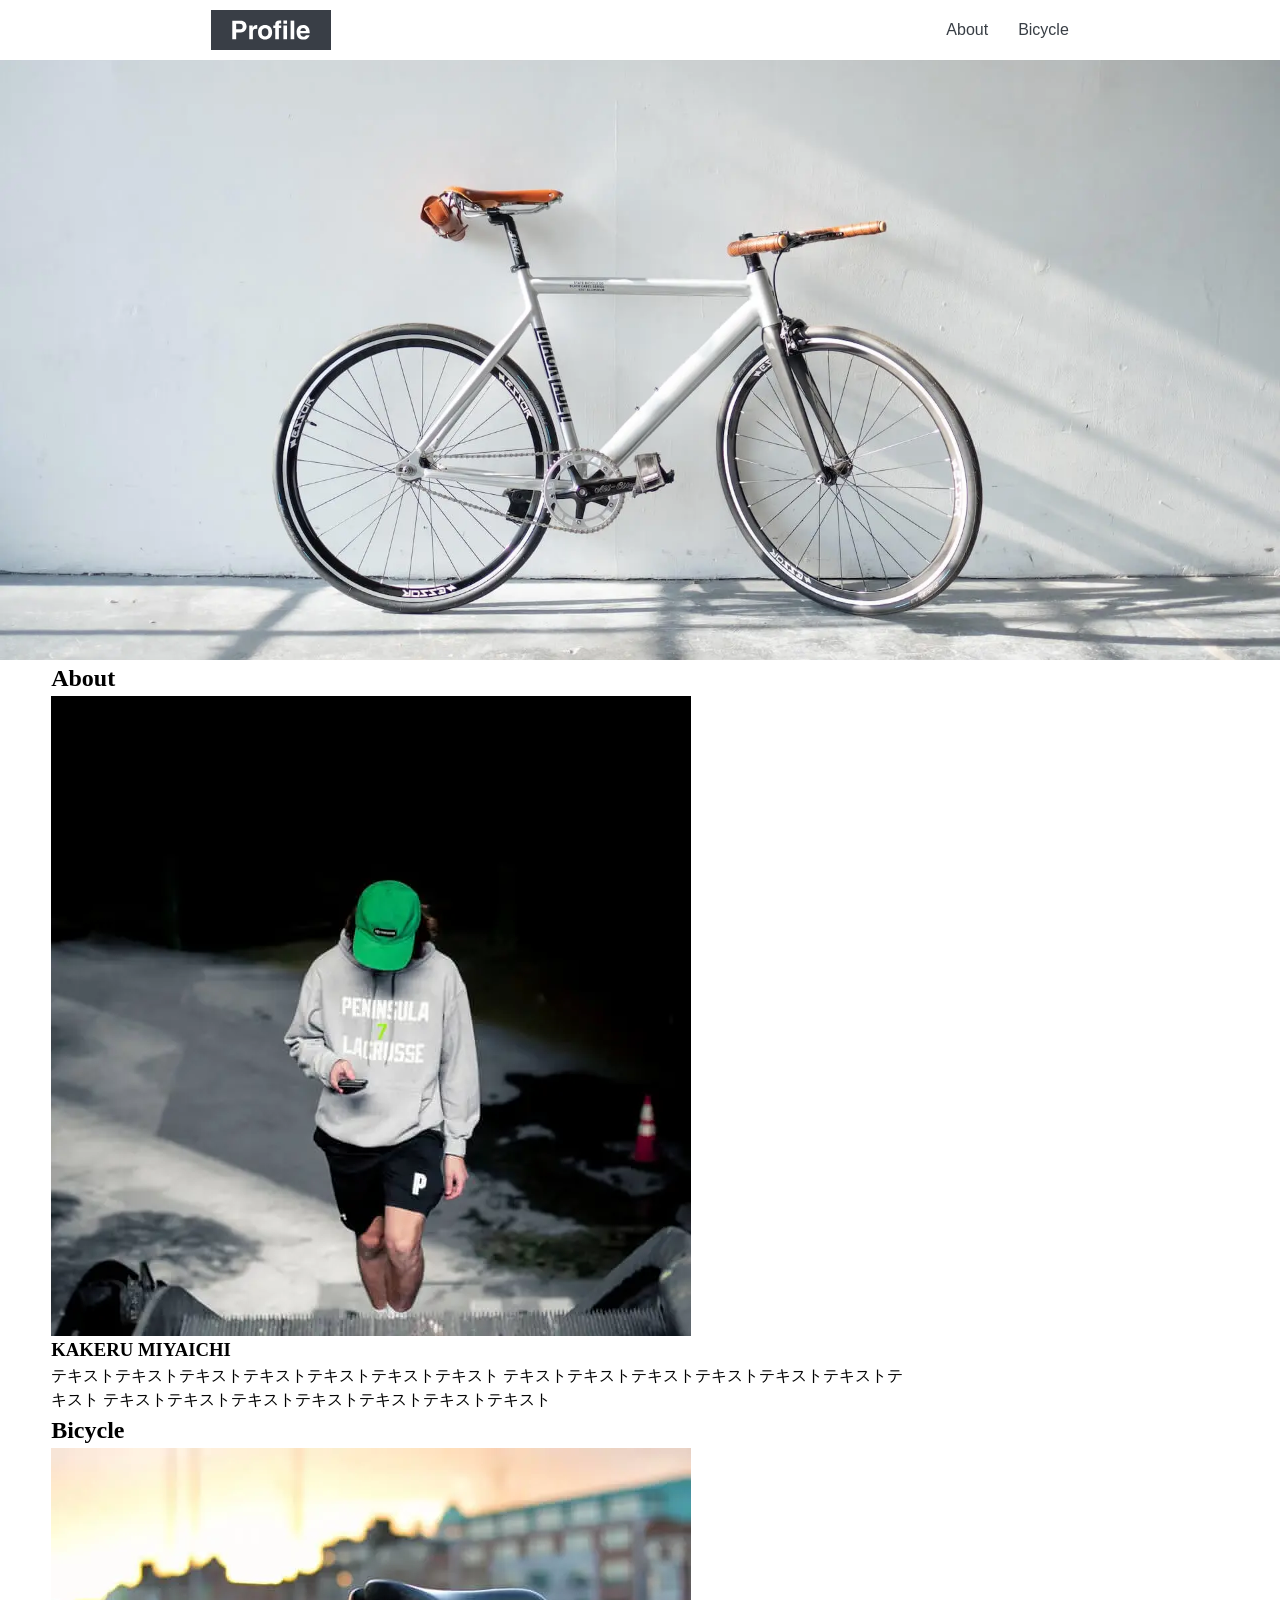
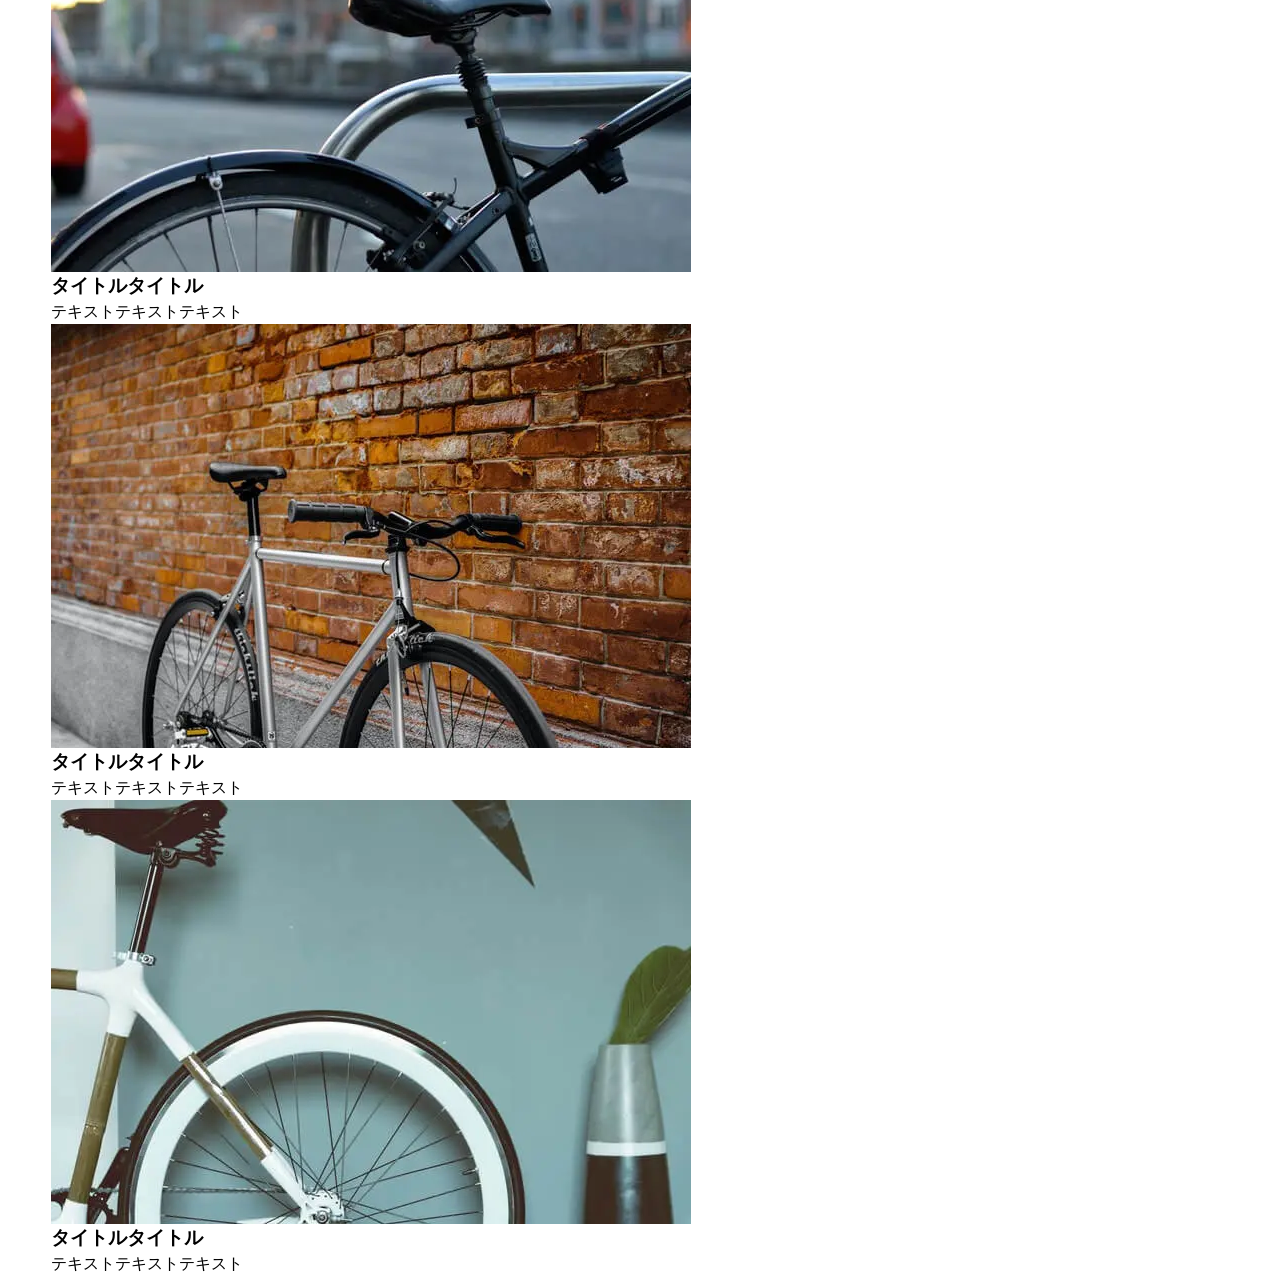
==== index.html @ 56f52116 "first commit_261008" ====
<!doctype html>
<html lang="ja">
  <head>
    <meta charset="UTF-8" />
    <meta name="viewport" content="width=device-width, initial-scale=1" />
    <title>Road Bike</title>
    <meta
      name="description"
      content="バイク乗りミヤイチのプロフィールサイトです。"
    />
    <link rel="icon" href="assets/img/favicon.ico" />
    <link rel="stylesheet" href="assets/css/style.css" />
  </head>
  <body>
    <header class="header">
      <div class="header-container">
        <h1 class="header__logo">
          <img src="assets/img/logo.svg" alt="Profile" />
        </h1>
        <nav class="header__nav">
          <ul class="header__lists">
            <li class="header__item"><a href="#about">About</a></li>
            <li class="header__item"><a href="#bicycle">Bicycle</a></li>
          </ul>
        </nav>
      </div>
    </header>

    <div id="header-container"></div>
    <main class="main">
      <section class="section__main">
        <div class="main-visual">
          <img
            class="main-visual-img"
            src="assets/img/mainvisual.webp"
            alt="白いロードバイク"
          />
        </div>
      </section>
      <section class="section__about">
        <div class="about-container">
          <h2 class="about__title">About</h2>
          <div>
            <img
              src="assets/img/about.webp"
              alt="ミヤイチカケルのプロフィール写真"
            />
            <div>
              <h3>KAKERU MIYAICHI</h3>
              <p>
                テキストテキストテキストテキストテキストテキストテキスト
                テキストテキストテキストテキストテキストテキストテキスト
                テキストテキストテキストテキストテキストテキストテキスト
              </p>
            </div>
          </div>
        </div>
      </section>
      <section class="section__bicycle">
        <div class="bicycle-container">
          <h2>Bicycle</h2>
          <ul>
            <li>
              <a href="/bicycle/bicycle1.html"
                ><img
                  src="assets/img/bicycle1.webp"
                  alt="夕日を背景にした自転車"
              /></a>
              <a href="/bicycle/bicycle1.html"><h3>タイトルタイトル</h3></a>
              <p>テキストテキストテキスト</p>
            </li>
            <li>
              <a href="/bicycle/bicycle2.html"
                ><img
                  src="assets/img/bicycle2.webp"
                  alt="レンガを背景にした自転車"
              /></a>
              <a href="/bicycle/bicycle2.html"><h3>タイトルタイトル</h3></a>
              <p>テキストテキストテキスト</p>
            </li>
            <li>
              <a href="/bicycle/bicycle3.html"
                ><img
                  src="assets/img/bicycle3.webp"
                  alt="ミント色の壁を背景にした自転車"
              /></a>
              <a href="/bicycle/bicycle3.html"><h3>タイトルタイトル</h3></a>
              <p>テキストテキストテキスト</p>
            </li>
          </ul>
        </div>
      </section>
    </main>
    <footer></footer>
  </body>
</html>
---- assets/css/style.css ----
*,*::before,*::after{box-sizing:border-box;margin:0;padding:0}body{line-height:1.5;-webkit-font-smoothing:antialiased}img,svg,video{display:block;max-width:100%;height:auto}a{color:inherit;text-decoration:none}ul,ol{list-style:none}input,button,textarea,select{font:inherit;border:none;background:none}button{cursor:pointer}.header{font-family:"Meiryo","メイリオ",sans-serif;font-weight:400;font-size:1rem;color:#383e45}.header-container{display:flex;justify-content:space-between;margin-inline:auto;padding-block:10px;max-width:960px;padding-inline:4%}.header__logo{width:120px;height:40px}.header__nav{display:flex;align-items:center}.header__lists{display:flex;gap:30px}.header__item{font-size:1rem}.main-visual{width:100%;height:600px}.main-visual-img{width:100%;max-width:none;height:100%;-o-object-fit:cover;object-fit:cover}.about-container{max-width:960px;padding-inline:4%}.bicycle-container{max-width:960px;padding-inline:4%}
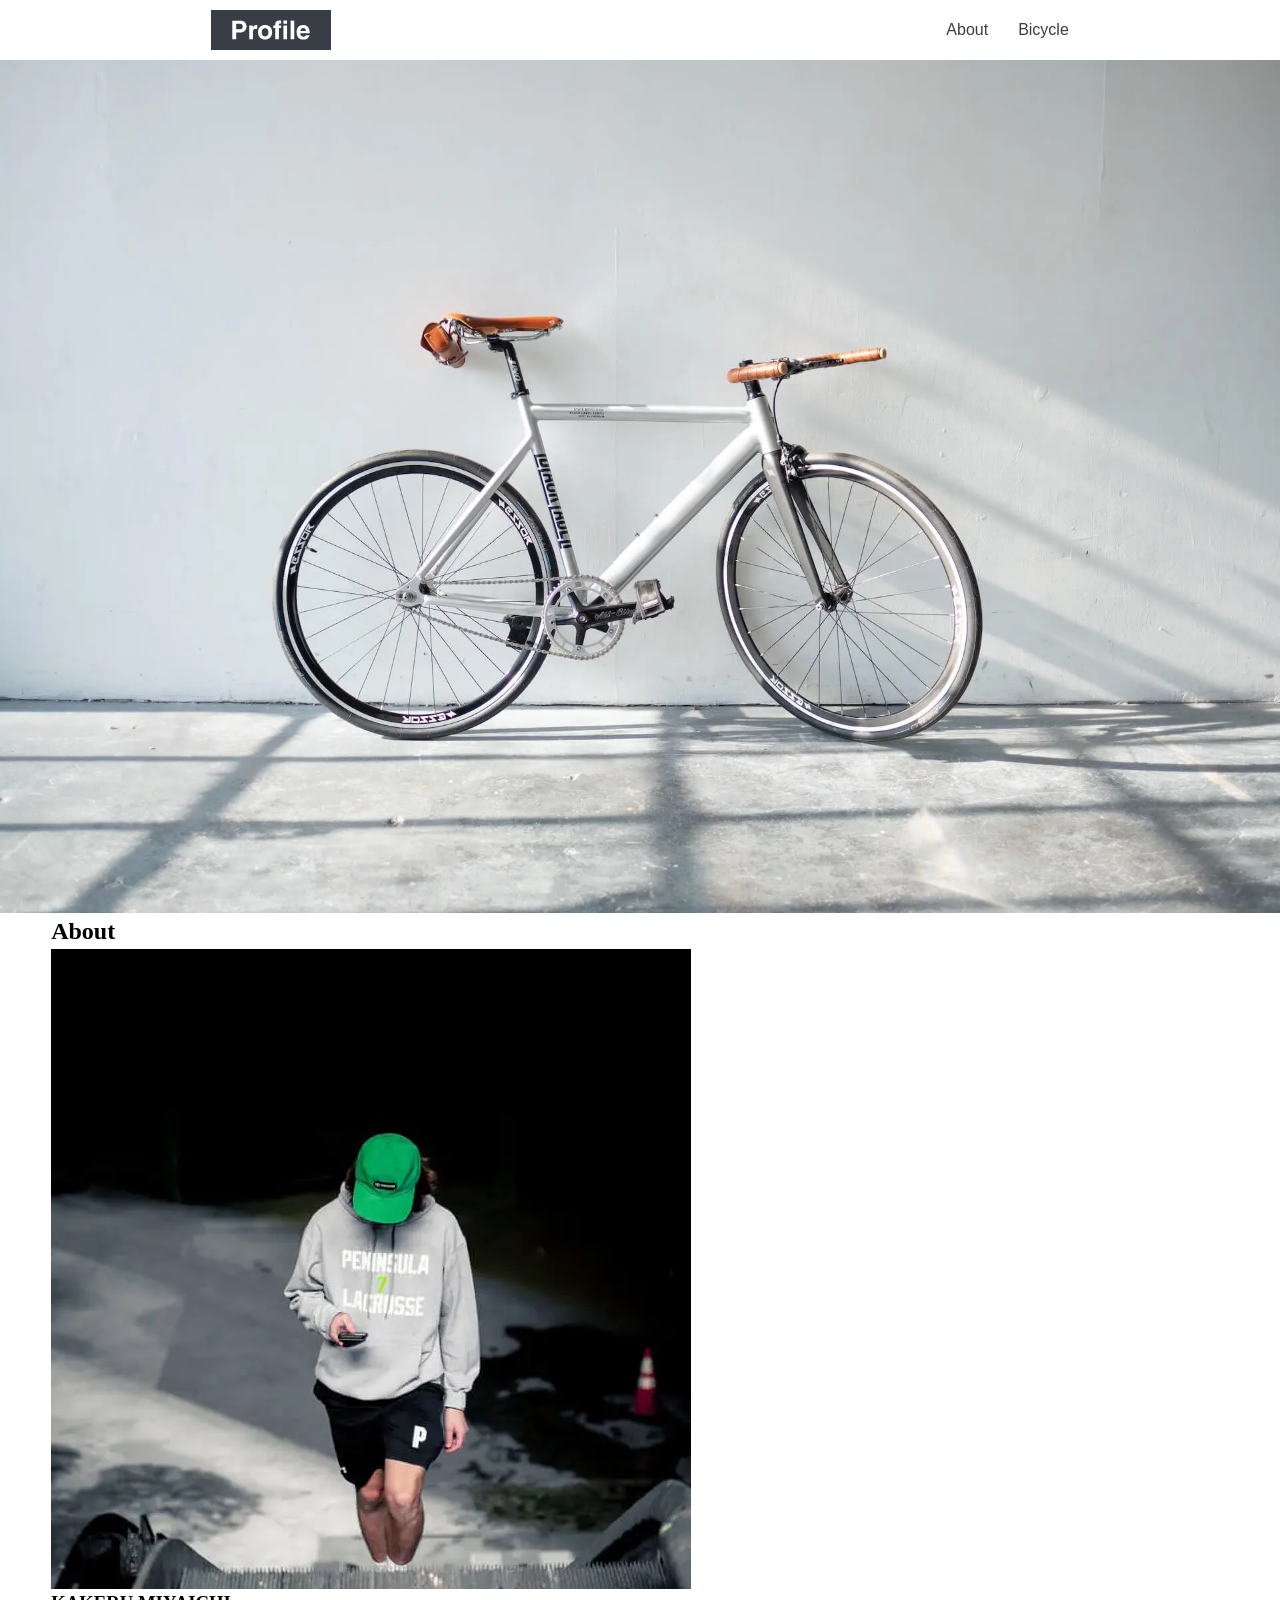
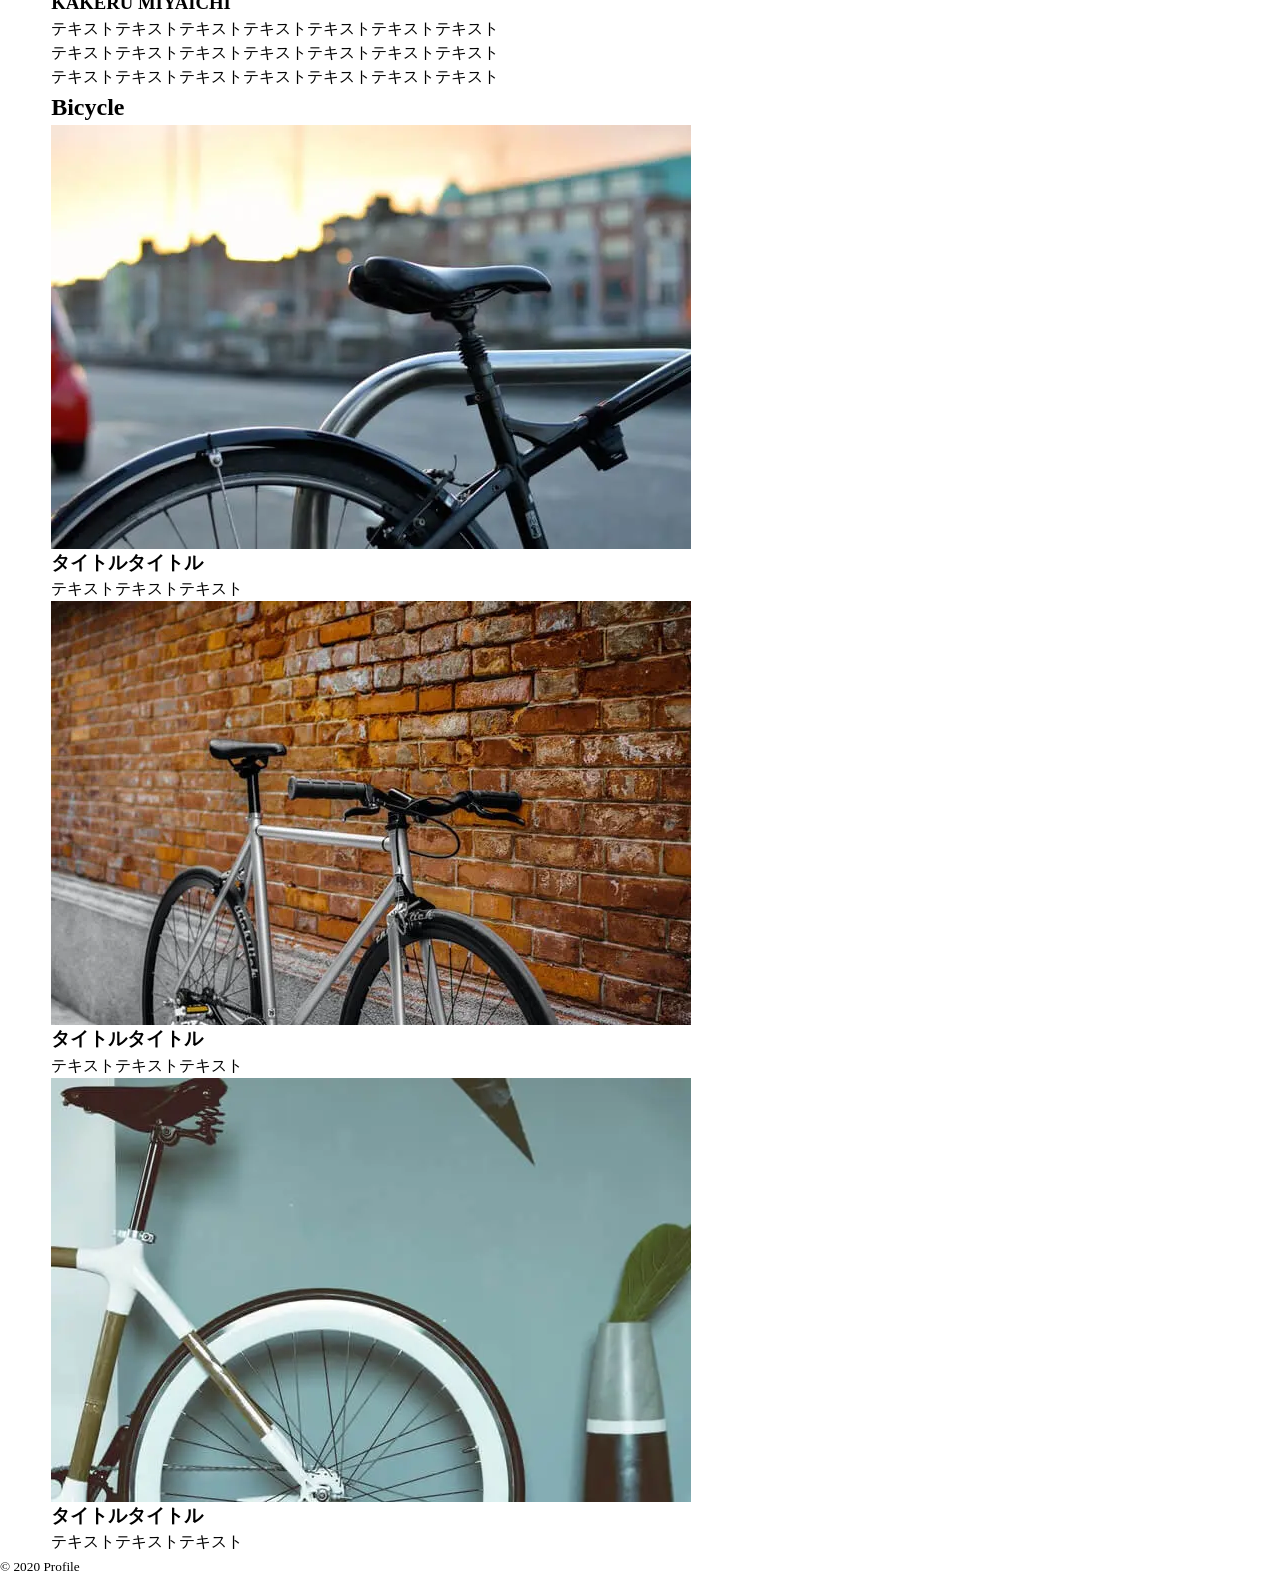
==== commit 7b916fab: "セクションにID追加、クラス名修正" ====
--- a/index.html
+++ b/index.html
@@ -25,72 +25,78 @@
         </nav>
       </div>
     </header>
-
-    <div id="header-container"></div>
+    <!-- <div id="header-container">JSでfetch予定</div> -->
     <main class="main">
-      <section class="section__main">
-        <div class="main-visual">
+      <section class="hero-section">
+        <div class="hero-wrapper">
           <img
-            class="main-visual-img"
+            class="hero-img"
             src="assets/img/mainvisual.webp"
             alt="白いロードバイク"
           />
         </div>
       </section>
-      <section class="section__about">
+      <section id="about" class="about-section">
         <div class="about-container">
-          <h2 class="about__title">About</h2>
-          <div>
+          <h2 class="about-title">About</h2>
+          <div class="about-content">
             <img
+              class="about-img"
               src="assets/img/about.webp"
               alt="ミヤイチカケルのプロフィール写真"
             />
-            <div>
-              <h3>KAKERU MIYAICHI</h3>
-              <p>
-                テキストテキストテキストテキストテキストテキストテキスト
-                テキストテキストテキストテキストテキストテキストテキスト
-                テキストテキストテキストテキストテキストテキストテキスト
+            <div class="about-info">
+              <h3 class="about-name">KAKERU MIYAICHI</h3>
+              <p class="about-text">
+                テキストテキストテキストテキストテキストテキストテキスト<br />テキストテキストテキストテキストテキストテキストテキスト<br />テキストテキストテキストテキストテキストテキストテキスト
               </p>
             </div>
           </div>
         </div>
       </section>
-      <section class="section__bicycle">
+      <section id="bicycle" class="bicycle-section">
         <div class="bicycle-container">
-          <h2>Bicycle</h2>
-          <ul>
-            <li>
+          <h2 class="bicycle-title">Bicycle</h2>
+          <ul class="bicycle-lists">
+            <li class="bicycle-item">
               <a href="/bicycle/bicycle1.html"
                 ><img
                   src="assets/img/bicycle1.webp"
                   alt="夕日を背景にした自転車"
               /></a>
-              <a href="/bicycle/bicycle1.html"><h3>タイトルタイトル</h3></a>
-              <p>テキストテキストテキスト</p>
+              <a href="/bicycle/bicycle1.html"
+                ><h3 class="bicycle-name">タイトルタイトル</h3></a
+              >
+              <p class="bicycle-text">テキストテキストテキスト</p>
             </li>
-            <li>
+            <li class="bicycle-item">
               <a href="/bicycle/bicycle2.html"
                 ><img
                   src="assets/img/bicycle2.webp"
                   alt="レンガを背景にした自転車"
               /></a>
-              <a href="/bicycle/bicycle2.html"><h3>タイトルタイトル</h3></a>
-              <p>テキストテキストテキスト</p>
+              <a href="/bicycle/bicycle2.html"
+                ><h3 class="bicycle-name">タイトルタイトル</h3></a
+              >
+              <p class="bicycle-text">テキストテキストテキスト</p>
             </li>
-            <li>
+            <li class="bicycle-item">
               <a href="/bicycle/bicycle3.html"
                 ><img
                   src="assets/img/bicycle3.webp"
                   alt="ミント色の壁を背景にした自転車"
               /></a>
-              <a href="/bicycle/bicycle3.html"><h3>タイトルタイトル</h3></a>
-              <p>テキストテキストテキスト</p>
+              <a href="/bicycle/bicycle3.html"
+                ><h3 class="bicycle-name">タイトルタイトル</h3></a
+              >
+              <p class="bicycle-text">テキストテキストテキスト</p>
             </li>
           </ul>
         </div>
       </section>
     </main>
-    <footer></footer>
+    <footer class="footer">
+      <small>&copy; 2020 Profile</small>
+    </footer>
   </body>
 </html>
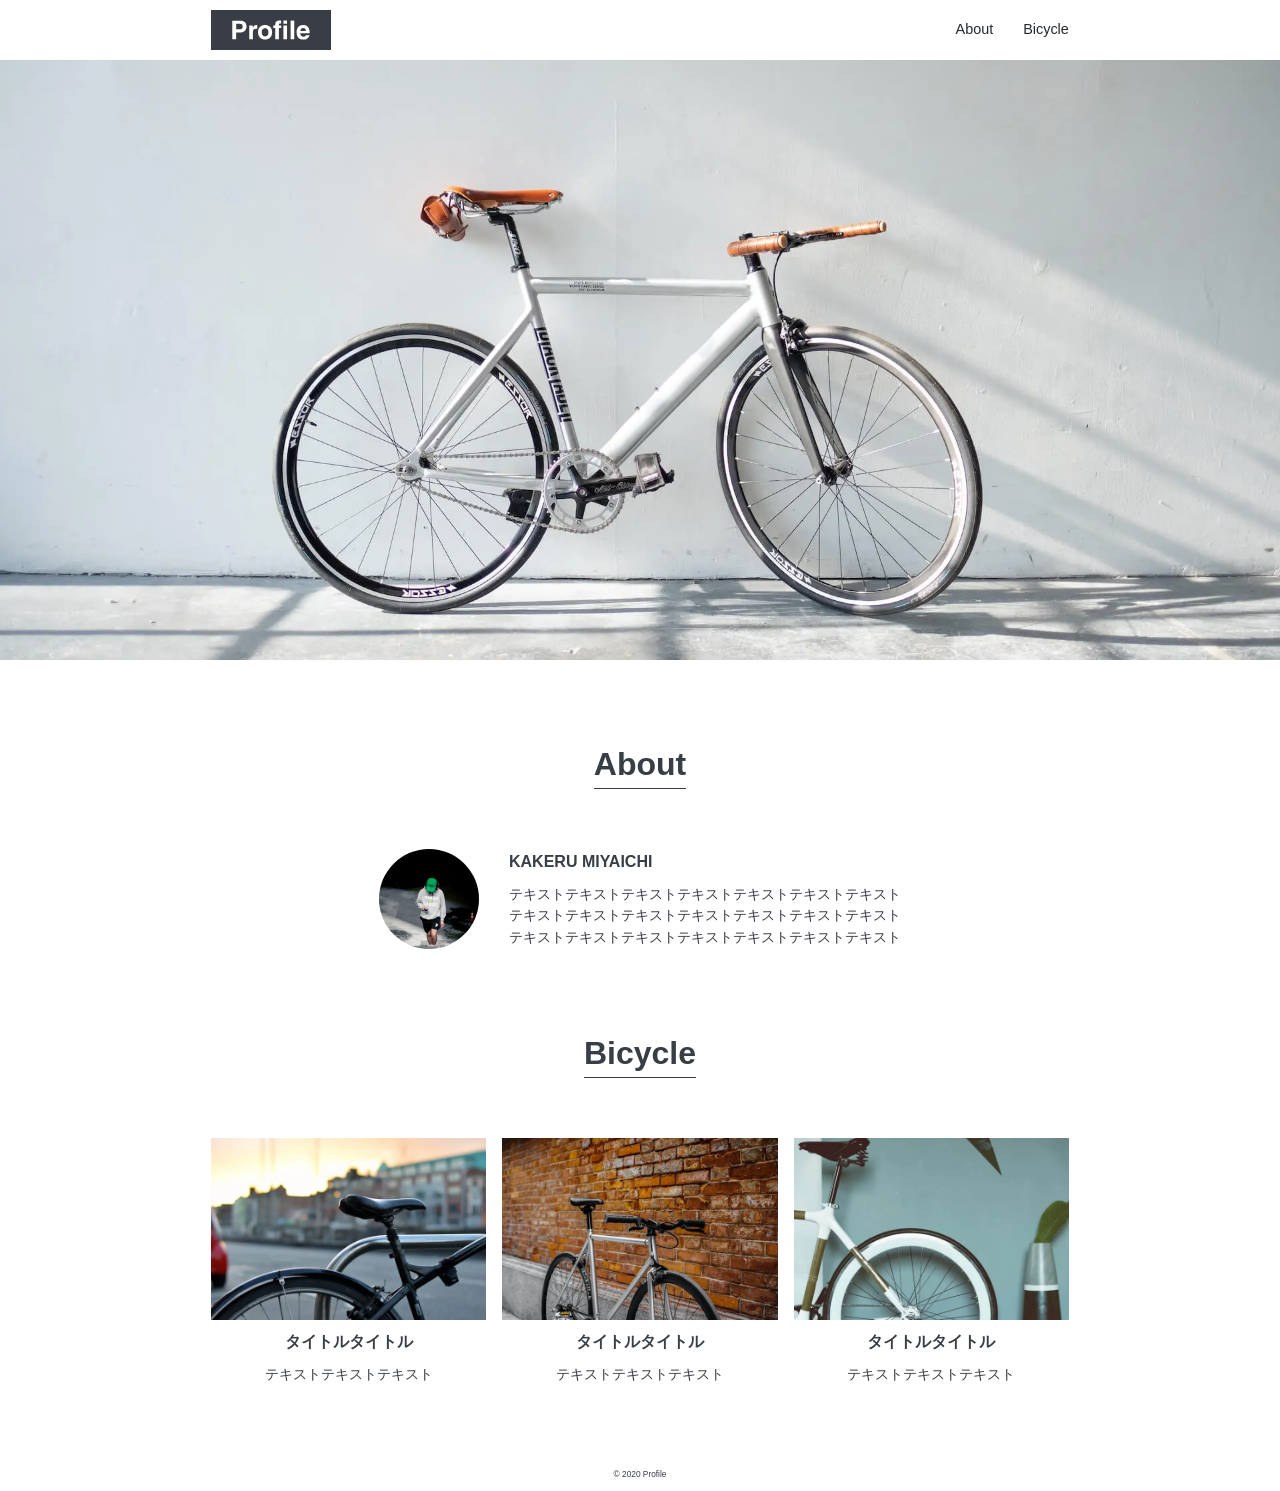
==== commit e5648ef9: "ロゴリンク化、下層ページへのリンクのパス修正" ====
--- a/index.html
+++ b/index.html
@@ -15,7 +15,7 @@
     <header class="header">
       <div class="header-container">
         <h1 class="header__logo">
-          <img src="assets/img/logo.svg" alt="Profile" />
+          <a href="#"><img src="assets/img/logo.svg" alt="Profile" /></a>
         </h1>
         <nav class="header__nav">
           <ul class="header__lists">
@@ -59,34 +59,34 @@
           <h2 class="bicycle-title">Bicycle</h2>
           <ul class="bicycle-lists">
             <li class="bicycle-item">
-              <a href="/bicycle/bicycle1.html"
+              <a href="/roadbike_26/bicycle1.html"
                 ><img
                   src="assets/img/bicycle1.webp"
                   alt="夕日を背景にした自転車"
               /></a>
-              <a href="/bicycle/bicycle1.html"
+              <a href="/roadbike_26/bicycle1.html"
                 ><h3 class="bicycle-name">タイトルタイトル</h3></a
               >
               <p class="bicycle-text">テキストテキストテキスト</p>
             </li>
             <li class="bicycle-item">
-              <a href="/bicycle/bicycle2.html"
+              <a href="/roadbike_26/bicycle2.html"
                 ><img
                   src="assets/img/bicycle2.webp"
                   alt="レンガを背景にした自転車"
               /></a>
-              <a href="/bicycle/bicycle2.html"
+              <a href="/roadbike_26/bicycle2.html"
                 ><h3 class="bicycle-name">タイトルタイトル</h3></a
               >
               <p class="bicycle-text">テキストテキストテキスト</p>
             </li>
             <li class="bicycle-item">
-              <a href="/bicycle/bicycle3.html"
+              <a href="/roadbike_26/bicycle3.html"
                 ><img
                   src="assets/img/bicycle3.webp"
                   alt="ミント色の壁を背景にした自転車"
               /></a>
-              <a href="/bicycle/bicycle3.html"
+              <a href="/roadbike_26/bicycle3.html"
                 ><h3 class="bicycle-name">タイトルタイトル</h3></a
               >
               <p class="bicycle-text">テキストテキストテキスト</p>
--- a/assets/css/style.css
+++ b/assets/css/style.css
@@ -1 +1 @@
-*,*::before,*::after{box-sizing:border-box;margin:0;padding:0}body{line-height:1.5;-webkit-font-smoothing:antialiased}img,svg,video{display:block;max-width:100%;height:auto}a{color:inherit;text-decoration:none}ul,ol{list-style:none}input,button,textarea,select{font:inherit;border:none;background:none}button{cursor:pointer}.header{font-family:"Meiryo","メイリオ",sans-serif;font-weight:400;font-size:1rem;color:#383e45}.header-container{display:flex;justify-content:space-between;margin-inline:auto;padding-block:10px;max-width:960px;padding-inline:4%}.header__logo{width:120px;height:40px}.header__nav{display:flex;align-items:center}.header__lists{display:flex;gap:30px}.header__item{font-size:1rem}.main-visual{width:100%;height:600px}.main-visual-img{width:100%;max-width:none;height:100%;-o-object-fit:cover;object-fit:cover}.about-container{max-width:960px;padding-inline:4%}.bicycle-container{max-width:960px;padding-inline:4%}+*,*::before,*::after{box-sizing:border-box;margin:0;padding:0}body{line-height:1.5;-webkit-font-smoothing:antialiased}img,svg,video{display:block;max-width:100%;height:auto}a{color:inherit;text-decoration:none}ul,ol{list-style:none}input,button,textarea,select{font:inherit;border:none;background:none}button{cursor:pointer}.header-container{display:flex;justify-content:space-between;margin-inline:auto;padding-block:10px;max-width:960px;padding-inline:4%}.header__logo{width:120px;height:40px}.header__nav{display:flex;align-items:center;font-size:.9rem;color:#24292e}.header__lists{display:flex;gap:30px}body{font-family:"Meiryo","メイリオ",sans-serif;color:#383e45}.main{display:flex;flex-direction:column;gap:80px}.hero-wrapper{width:100%;height:600px}.hero-img{width:100%;max-width:none;height:100%;-o-object-fit:cover;object-fit:cover}.about-container{display:flex;flex-direction:column;align-items:center;gap:60px;max-width:960px;margin-inline:auto;padding-inline:4%}.about-title{font-weight:700;font-size:2rem;border-bottom:1px solid #383e45}.about-content{display:flex;flex-direction:column;gap:10px;align-items:center}@media(min-width: 1025px){.about-content{flex-direction:row;gap:30px}}.about-img{width:100px;height:100px;-o-object-fit:cover;object-fit:cover;border-radius:50%}.about-info{display:flex;flex-direction:column;gap:10px}.about-name{font-size:1rem}.about-text{font-size:.9rem}.bicycle-container{display:flex;flex-direction:column;align-items:center;gap:60px;max-width:960px;margin-inline:auto;padding-inline:4%}.bicycle-title{font-weight:700;font-size:2rem;border-bottom:1px solid #383e45}.bicycle-lists{display:flex;flex-direction:column;gap:30px}@media(min-width: 1025px){.bicycle-lists{flex-direction:row;gap:1rem}}.bicycle-item{display:flex;flex-direction:column;gap:10px;align-items:center}.bicycle-name{font-size:1rem}.bicycle-text{font-size:.9rem}.footer{margin-top:80px;padding-bottom:10px;text-align:center;font-size:10px}
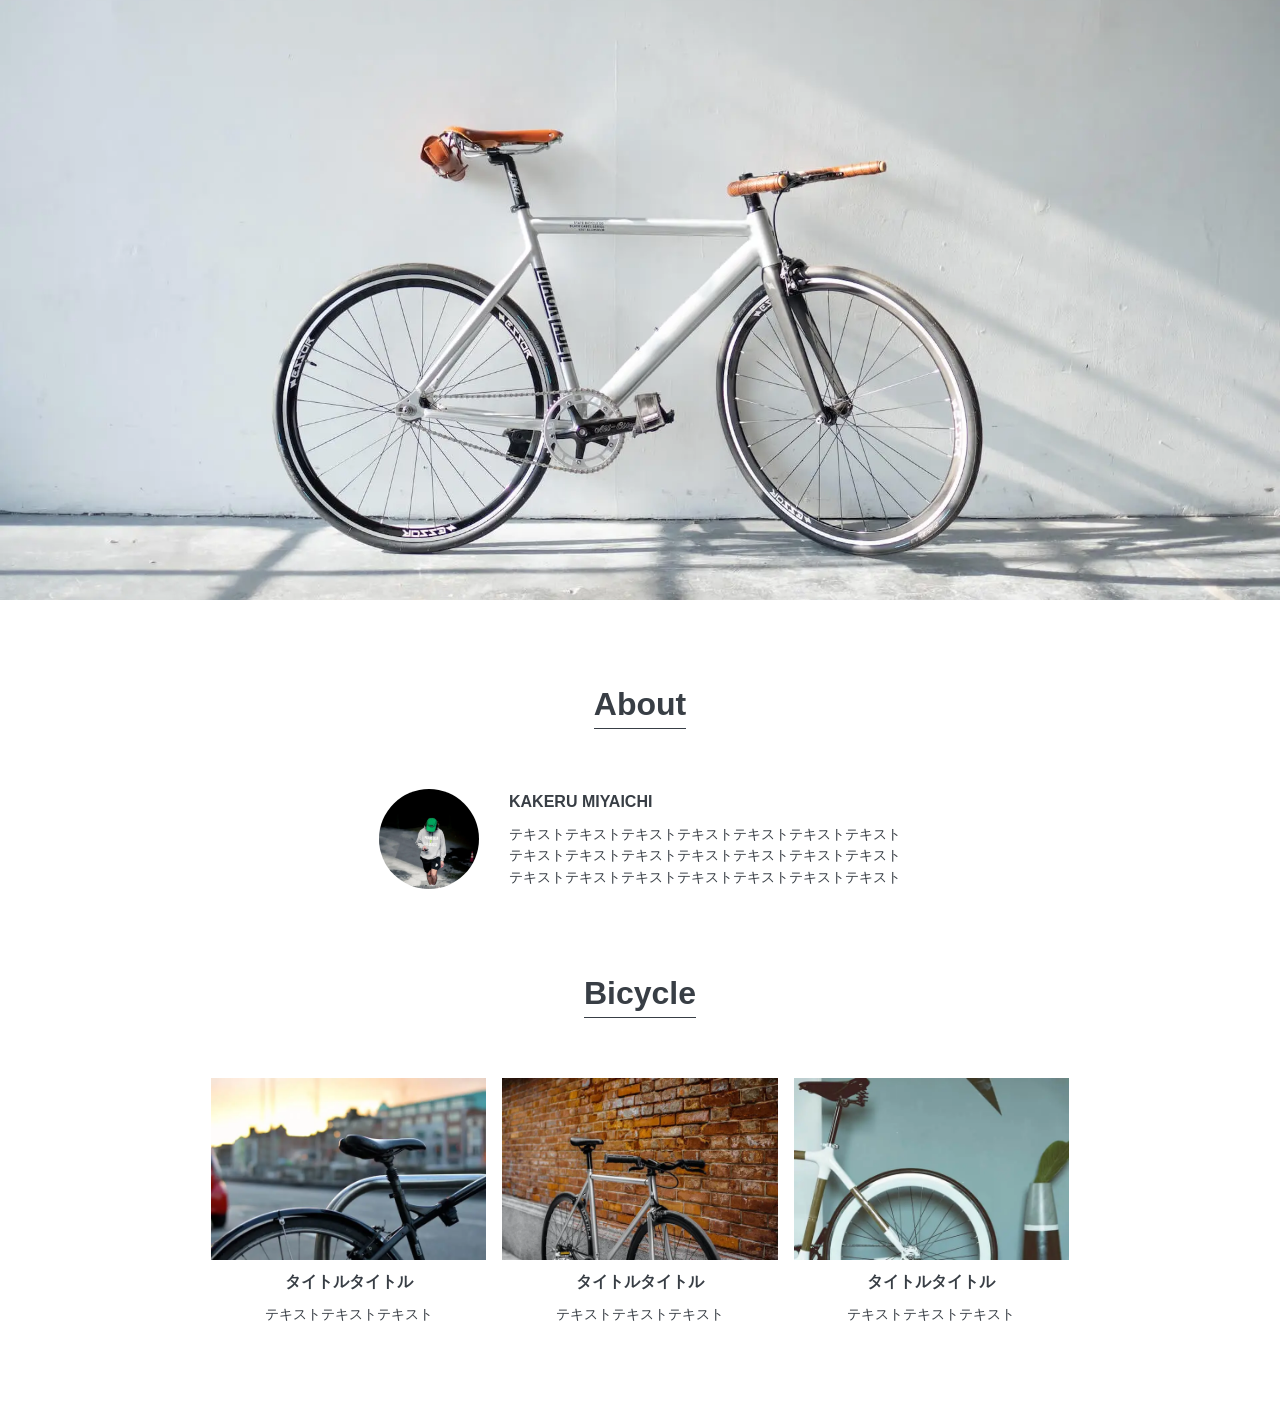
==== commit 866499dc: "ヘッダーとフッターの共通化" ====
--- a/index.html
+++ b/index.html
@@ -12,19 +12,7 @@
     <link rel="stylesheet" href="assets/css/style.css" />
   </head>
   <body>
-    <header class="header">
-      <div class="header-container">
-        <h1 class="header__logo">
-          <a href="#"><img src="assets/img/logo.svg" alt="Profile" /></a>
-        </h1>
-        <nav class="header__nav">
-          <ul class="header__lists">
-            <li class="header__item"><a href="#about">About</a></li>
-            <li class="header__item"><a href="#bicycle">Bicycle</a></li>
-          </ul>
-        </nav>
-      </div>
-    </header>
+    <header class="header" data-include="/partials/header.html"></header>
     <!-- <div id="header-container">JSでfetch予定</div> -->
     <main class="main">
       <section class="hero-section">
@@ -59,34 +47,34 @@
           <h2 class="bicycle-title">Bicycle</h2>
           <ul class="bicycle-lists">
             <li class="bicycle-item">
-              <a href="/roadbike_26/bicycle1.html"
+              <a href="bicycle/bicycle1.html"
                 ><img
                   src="assets/img/bicycle1.webp"
                   alt="夕日を背景にした自転車"
               /></a>
-              <a href="/roadbike_26/bicycle1.html"
+              <a href="bicycle/bicycle1.html"
                 ><h3 class="bicycle-name">タイトルタイトル</h3></a
               >
               <p class="bicycle-text">テキストテキストテキスト</p>
             </li>
             <li class="bicycle-item">
-              <a href="/roadbike_26/bicycle2.html"
+              <a href="bicycle/bicycle2.html"
                 ><img
                   src="assets/img/bicycle2.webp"
                   alt="レンガを背景にした自転車"
               /></a>
-              <a href="/roadbike_26/bicycle2.html"
+              <a href="bicycle/bicycle2.html"
                 ><h3 class="bicycle-name">タイトルタイトル</h3></a
               >
               <p class="bicycle-text">テキストテキストテキスト</p>
             </li>
             <li class="bicycle-item">
-              <a href="/roadbike_26/bicycle3.html"
+              <a href="bicycle/bicycle3.html"
                 ><img
                   src="assets/img/bicycle3.webp"
                   alt="ミント色の壁を背景にした自転車"
               /></a>
-              <a href="/roadbike_26/bicycle3.html"
+              <a href="bicycle/bicycle3.html"
                 ><h3 class="bicycle-name">タイトルタイトル</h3></a
               >
               <p class="bicycle-text">テキストテキストテキスト</p>
@@ -95,8 +83,6 @@
         </div>
       </section>
     </main>
-    <footer class="footer">
-      <small>&copy; 2020 Profile</small>
-    </footer>
+    <footer class="footer" data-include="/partials/footer.html"></footer>
   </body>
 </html>
--- a/assets/css/style.css
+++ b/assets/css/style.css
@@ -1 +1 @@
-*,*::before,*::after{box-sizing:border-box;margin:0;padding:0}body{line-height:1.5;-webkit-font-smoothing:antialiased}img,svg,video{display:block;max-width:100%;height:auto}a{color:inherit;text-decoration:none}ul,ol{list-style:none}input,button,textarea,select{font:inherit;border:none;background:none}button{cursor:pointer}.header-container{display:flex;justify-content:space-between;margin-inline:auto;padding-block:10px;max-width:960px;padding-inline:4%}.header__logo{width:120px;height:40px}.header__nav{display:flex;align-items:center;font-size:.9rem;color:#24292e}.header__lists{display:flex;gap:30px}body{font-family:"Meiryo","メイリオ",sans-serif;color:#383e45}.main{display:flex;flex-direction:column;gap:80px}.hero-wrapper{width:100%;height:600px}.hero-img{width:100%;max-width:none;height:100%;-o-object-fit:cover;object-fit:cover}.about-container{display:flex;flex-direction:column;align-items:center;gap:60px;max-width:960px;margin-inline:auto;padding-inline:4%}.about-title{font-weight:700;font-size:2rem;border-bottom:1px solid #383e45}.about-content{display:flex;flex-direction:column;gap:10px;align-items:center}@media(min-width: 1025px){.about-content{flex-direction:row;gap:30px}}.about-img{width:100px;height:100px;-o-object-fit:cover;object-fit:cover;border-radius:50%}.about-info{display:flex;flex-direction:column;gap:10px}.about-name{font-size:1rem}.about-text{font-size:.9rem}.bicycle-container{display:flex;flex-direction:column;align-items:center;gap:60px;max-width:960px;margin-inline:auto;padding-inline:4%}.bicycle-title{font-weight:700;font-size:2rem;border-bottom:1px solid #383e45}.bicycle-lists{display:flex;flex-direction:column;gap:30px}@media(min-width: 1025px){.bicycle-lists{flex-direction:row;gap:1rem}}.bicycle-item{display:flex;flex-direction:column;gap:10px;align-items:center}.bicycle-name{font-size:1rem}.bicycle-text{font-size:.9rem}.footer{margin-top:80px;padding-bottom:10px;text-align:center;font-size:10px}+*,*::before,*::after{box-sizing:border-box;margin:0;padding:0}body{line-height:1.5;-webkit-font-smoothing:antialiased}img,svg,video{display:block;max-width:100%;height:auto}a{color:inherit;text-decoration:none}ul,ol{list-style:none}input,button,textarea,select{font:inherit;border:none;background:none}button{cursor:pointer}.header-container{display:flex;justify-content:space-between;margin-inline:auto;padding-block:10px;max-width:960px;padding-inline:4%}.header__logo{width:120px;height:40px}.header__nav{display:flex;align-items:center;font-size:.9rem;color:#24292e}.header__lists{display:flex;gap:30px}body{font-family:"Meiryo","メイリオ",sans-serif;color:#383e45}.main{display:flex;flex-direction:column;gap:80px}.hero-wrapper{width:100%;height:600px}.hero-img{width:100%;max-width:none;height:100%;-o-object-fit:cover;object-fit:cover}.about-container{display:flex;flex-direction:column;align-items:center;gap:60px;max-width:960px;margin-inline:auto;padding-inline:4%}.about-title{font-weight:700;font-size:2rem;border-bottom:1px solid #383e45}.about-content{display:flex;flex-direction:column;gap:10px;align-items:center}@media(min-width: 1025px){.about-content{flex-direction:row;gap:30px}}.about-img{width:100px;height:100px;-o-object-fit:cover;object-fit:cover;border-radius:50%}.about-info{display:flex;flex-direction:column;gap:10px}.about-name{font-size:1rem}.about-text{font-size:.9rem}.bicycle-container{display:flex;flex-direction:column;align-items:center;gap:60px;max-width:960px;margin-inline:auto;padding-inline:4%}.bicycle-title{font-weight:700;font-size:2rem;border-bottom:1px solid #383e45}.bicycle-lists{display:flex;flex-direction:column;gap:30px}@media(min-width: 1025px){.bicycle-lists{flex-direction:row;gap:1rem}}.bicycle-item{display:flex;flex-direction:column;gap:10px;align-items:center}.bicycle-name{font-size:1rem}.bicycle-text{font-size:.9rem}.page-main__wrapper{padding-inline:4%;display:flex;flex-direction:column;gap:30px;max-width:960px;margin-inline:auto}.page-main__img{aspect-ratio:16/9;-o-object-fit:cover;object-fit:cover;-o-object-position:bottom;object-position:bottom}.page-main__title,.page-main__text{padding-inline:4%}.page-main__text{display:flex;flex-direction:column;gap:20px}.page-main__pagetop{margin-top:30px;text-align:center}.footer{margin-top:80px;padding-bottom:10px;text-align:center;font-size:10px}
